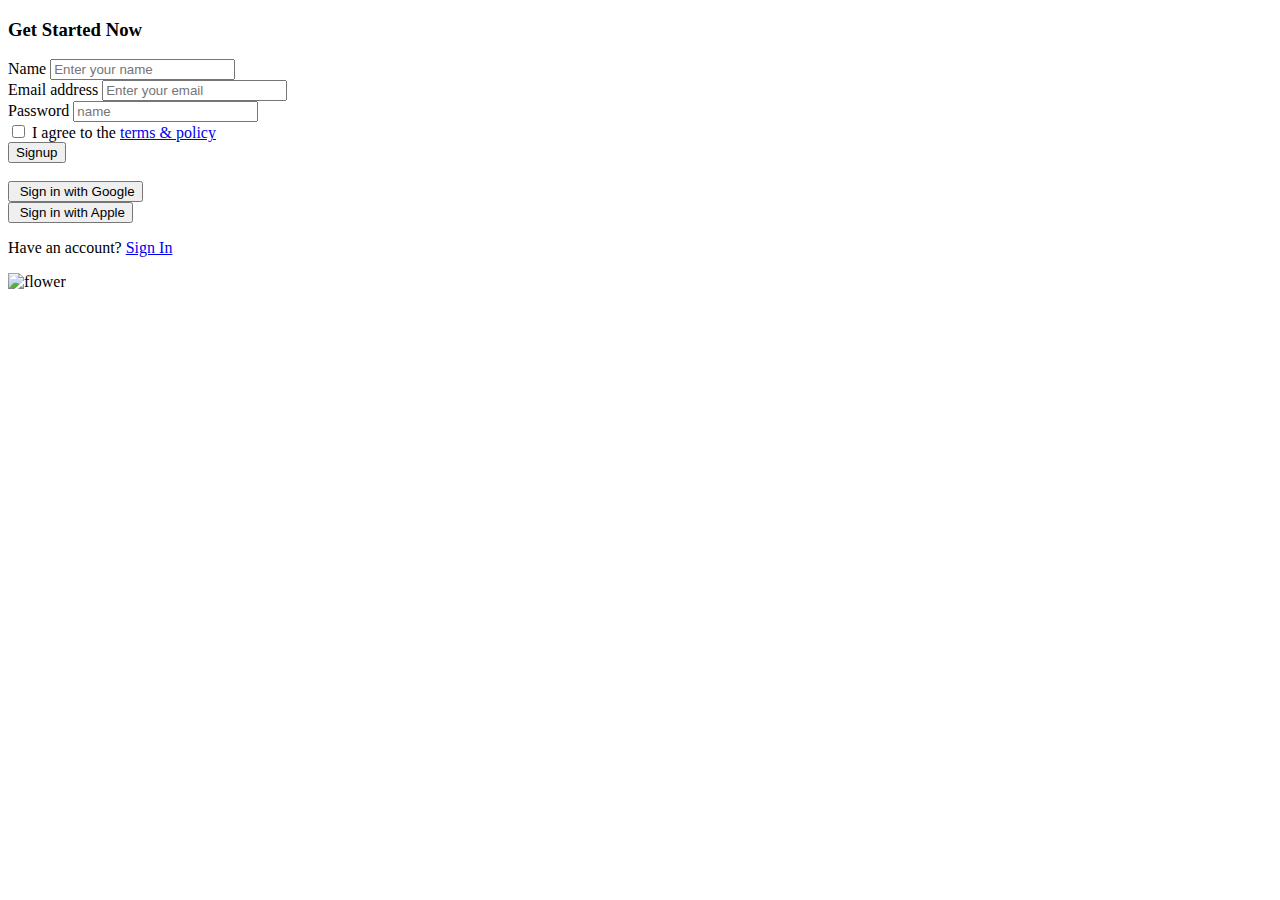
==== index.html @ 724a546a "Add files via upload" ====
<!DOCTYPE html>
<html lang="en">
<head>
    <meta charset="UTF-8">
    <meta name="viewport" content="width=device-width, initial-scale=1.0">
    <title>Sign Up</title>
    <link rel="stylesheet" href="../styles/styles.css">
    <link rel="preconnect" href="https://fonts.googleapis.com">
<link rel="preconnect" href="https://fonts.gstatic.com" crossorigin>
<link href="https://fonts.googleapis.com/css2?family=Cedarville+Cursive&family=Figtree:ital,wght@0,300..900;1,300..900&family=Poppins:ital,wght@0,100;0,200;0,300;0,400;0,500;0,600;0,700;0,800;0,900;1,100;1,200;1,300;1,400;1,500;1,600;1,700;1,800;1,900&family=Quattrocento+Sans:ital,wght@0,400;0,700;1,400;1,700&family=Quattrocento:wght@400;700&family=Roboto+Condensed:ital,wght@0,100..900;1,100..900&display=swap" rel="stylesheet">
</head>
<body>
    <div class="form-container">
        <div class="form-box">
            <h3>Get Started Now</h3>
            <form class="form-login">
                <div class="forms">
                    <label class="lil" for="Name">Name</label>
                    <input class="lils"  id="name" placeholder="Enter your name">
                </div>

                <div class="forms">
                    <label class="lil" for="Email address">Email address</label>
                    <input class="lils" id="Email address" placeholder="Enter your email">
                </div>

                <div class="forms">
                    <label class="lil" for="password">Password</label>
                    <input class="lils" type="password" placeholder="name">
                </div>
                <div class="forms-checkbox">
               <input type="checkbox" id="terms">
                    <label for="terms">I agree to the <a href="#">terms & policy</a></label>
                </div>
                <div class="btn">
                    <button class="btns">Signup</button>
                </div>
                <div class="line">
                    <img src="../images/Frame 61.png" alt="">
                </div>
                <div class="google-apple-btn">

                 <div class="google-btn">
                    <button>
                <img src="../images/icons8-google 1.svg" alt="">
                Sign in with Google
            </button>
                 </div>

                 <div class="apple-btn">
                    <button>
                    <img src="../images/icons8-apple-logo 1.svg" alt="">
                        Sign in with Apple
                    </button>
                 </div>
                </div>
                <div class="form">
                    <p>Have an account?    <a href="../general pages/signin.html" target="_blank" class="yes">Sign In</a></p>
                </div>
            </form>
           
        </div>
    </div>

    <div class="flower-container">
        <img class="flower" src="../images/chris-lee-70l1tDAI6rM-unsplash 1.svg" alt="flower">
    </div>
</body>
</html>
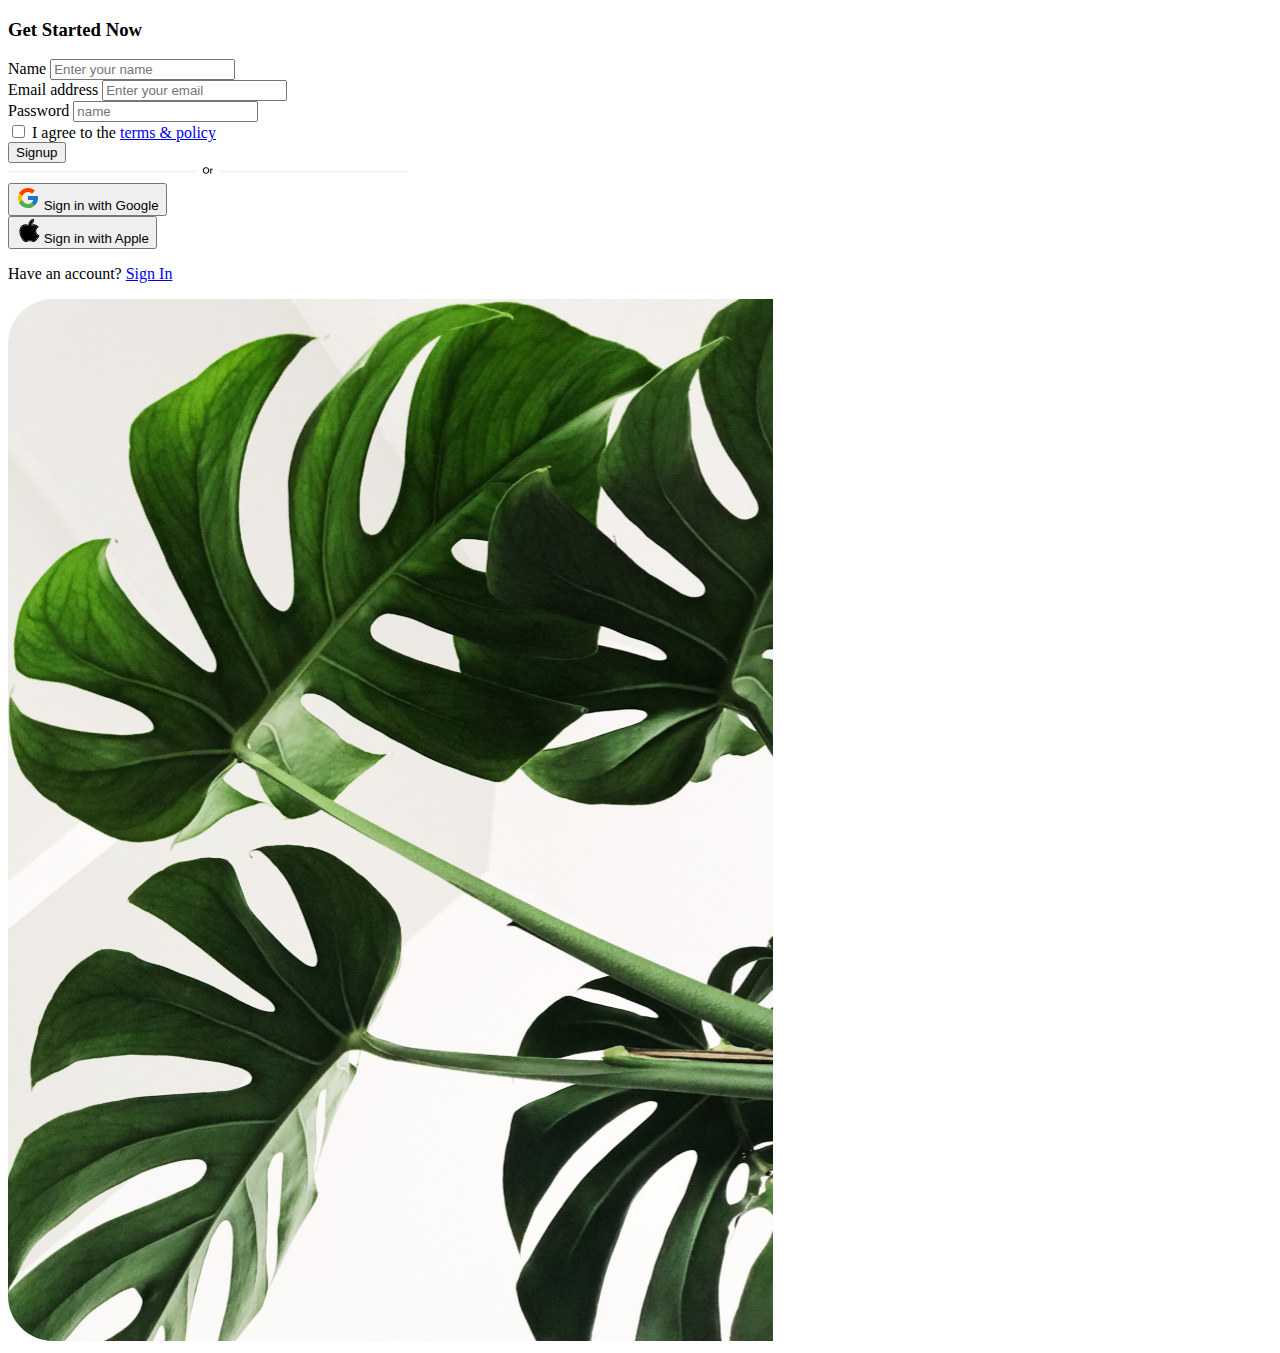
==== commit 8dd43182: "Update index.html" ====
--- a/index.html
+++ b/index.html
@@ -36,26 +36,26 @@
                     <button class="btns">Signup</button>
                 </div>
                 <div class="line">
-                    <img src="../images/Frame 61.png" alt="">
+                    <img src="Frame 61.png" alt="">
                 </div>
                 <div class="google-apple-btn">
 
                  <div class="google-btn">
                     <button>
-                <img src="../images/icons8-google 1.svg" alt="">
+                <img src="icons8-google 1.svg" alt="">
                 Sign in with Google
             </button>
                  </div>
 
                  <div class="apple-btn">
                     <button>
-                    <img src="../images/icons8-apple-logo 1.svg" alt="">
+                    <img src="icons8-apple-logo 1.svg" alt="">
                         Sign in with Apple
                     </button>
                  </div>
                 </div>
                 <div class="form">
-                    <p>Have an account?    <a href="../general pages/signin.html" target="_blank" class="yes">Sign In</a></p>
+                    <p>Have an account?    <a href="signin.html" target="_blank" class="yes">Sign In</a></p>
                 </div>
             </form>
            
@@ -63,7 +63,7 @@
     </div>
 
     <div class="flower-container">
-        <img class="flower" src="../images/chris-lee-70l1tDAI6rM-unsplash 1.svg" alt="flower">
+        <img class="flower" src="chris-lee-70l1tDAI6rM-unsplash 1.svg" alt="flower">
     </div>
 </body>
-</html>+</html>
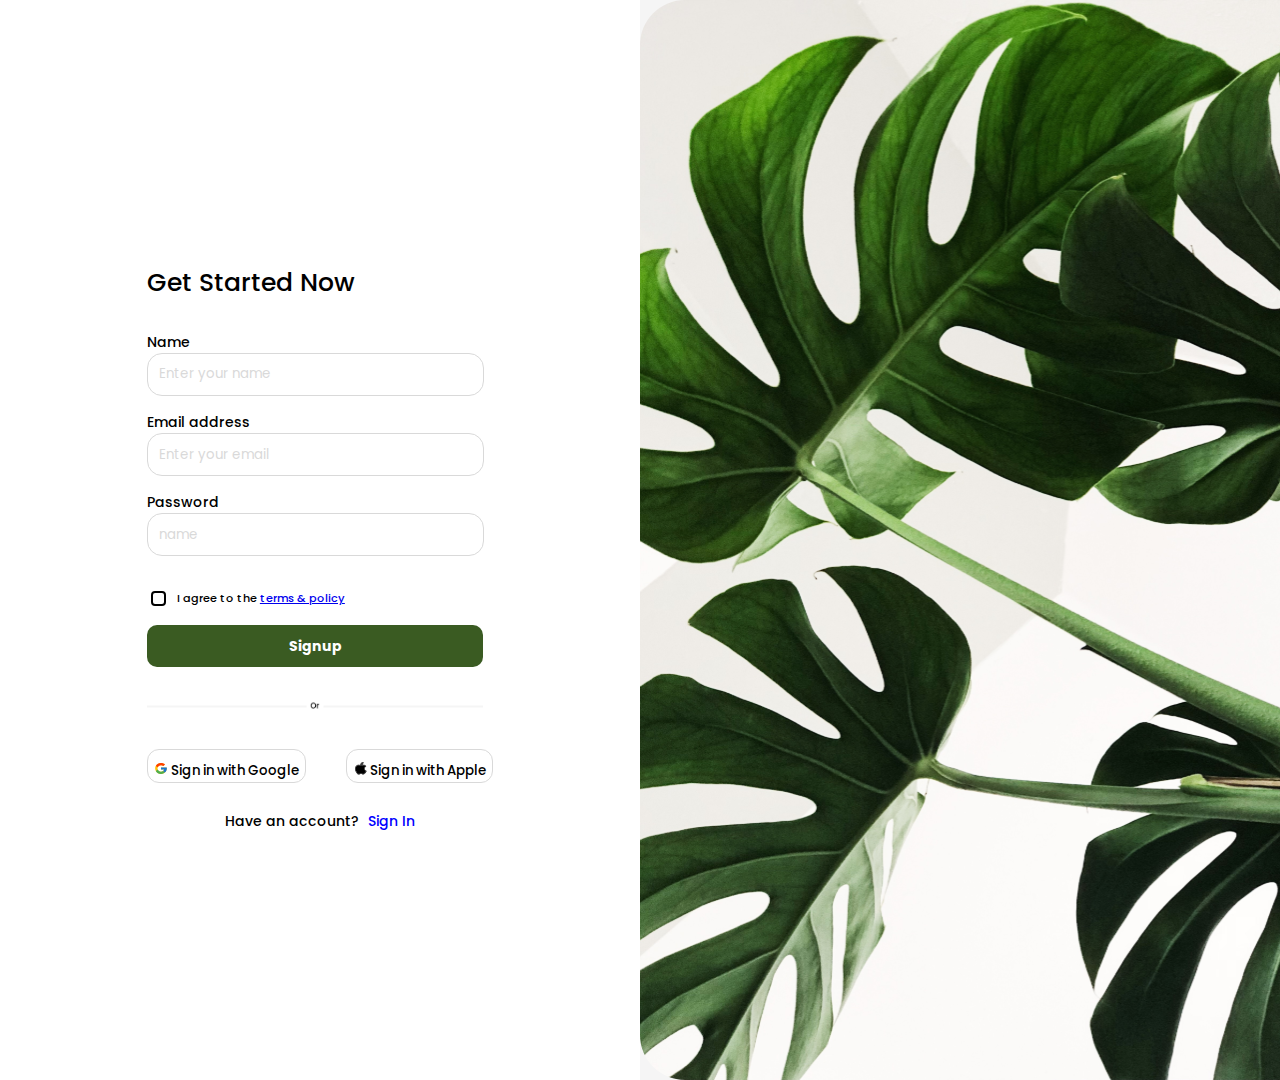
==== commit 4b231370: "Update index.html" ====
--- a/index.html
+++ b/index.html
@@ -4,7 +4,7 @@
     <meta charset="UTF-8">
     <meta name="viewport" content="width=device-width, initial-scale=1.0">
     <title>Sign Up</title>
-    <link rel="stylesheet" href="../styles/styles.css">
+    <link rel="stylesheet" href="styles.css">
     <link rel="preconnect" href="https://fonts.googleapis.com">
 <link rel="preconnect" href="https://fonts.gstatic.com" crossorigin>
 <link href="https://fonts.googleapis.com/css2?family=Cedarville+Cursive&family=Figtree:ital,wght@0,300..900;1,300..900&family=Poppins:ital,wght@0,100;0,200;0,300;0,400;0,500;0,600;0,700;0,800;0,900;1,100;1,200;1,300;1,400;1,500;1,600;1,700;1,800;1,900&family=Quattrocento+Sans:ital,wght@0,400;0,700;1,400;1,700&family=Quattrocento:wght@400;700&family=Roboto+Condensed:ital,wght@0,100..900;1,100..900&display=swap" rel="stylesheet">
--- a/styles.css
+++ b/styles.css
@@ -0,0 +1,219 @@
+body{
+    /* overflow-x: hidden; */
+    background-color:whitesmoke;
+    display: flex;
+    height: 120vh;
+    flex-direction: row;
+    padding: 0;
+    margin: 0;
+    width: 100%;
+}
+.form-container{
+    display: flex;
+    justify-content: center;
+    flex: 5;
+    align-items: center;
+    background-color:white;
+}
+.form-box h3{
+    color:#000000;
+    font-family: "Poppins", serif;
+    font-weight: 500;
+    line-height: 48px;
+    font-size: 25px;
+    letter-spacing: 0;
+    /* margin: 0; */
+}
+.forms{
+    padding-bottom: 1em;
+}
+
+.forms-checkbox label{
+    white-space: nowrap;
+}
+.forms-checkbox{
+    padding-top: 1em;
+    display: flex;
+    align-items: center;
+    align-self: center;
+    /* margin: 0 auto; */
+}
+.forms-checkbox label{
+    color:#000000;
+    font-family: "Poppins", serif;
+    font-weight: 500;
+    /* line-height: 13px; */
+    font-size:0.7em;
+    letter-spacing: 0;
+}
+
+input[type="checkbox"] {
+    appearance: none; /* Remove default checkbox style */
+    width: 15px;
+    height: 15px;
+    border: 2px solid #000000; /* Change border color */
+    border-radius: 4px; /* Optional: for rounded corners */
+    margin-right:0.8em;
+}
+.btn{
+    padding-top: 1em;
+}
+.btns{
+    border-radius: 10px;
+    border: 1px;
+    background-color: #3A5B22;
+    width: 24em;
+    padding: 0.8em;
+    color: #FFFFFF ;
+    font-family: "Poppins", serif;
+    font-weight: 700;
+    line-height: 19.5px;
+    letter-spacing: 0;
+    font-size: 14px;
+}
+.line img{
+    padding-top: 2em;
+    width: 21em;
+}
+.google-apple-btn{
+    padding-top: 2em;
+    display: flex;
+    justify-content: space-between;
+    align-items: center;
+    text-align: center;
+}
+.google-apple-btn button{
+    font-family: "Poppins", serif;
+  font-weight: 500;
+  line-height: 21px;
+  letter-spacing: 0;
+    color: #000000;
+    border: 1px solid #D9D9D9;
+    border-radius: 12px;
+    padding-top: 0.8em;
+    margin: 0 auto;
+    background-color: #FFFFFF;
+}
+.google-apple-btn img{
+    width: 1em;
+}
+.form p{
+    padding-top: 1em;
+    display: flex;
+    justify-content: center;
+    align-items: center;
+    font-family: "Poppins", serif;
+  font-weight: 500;
+  line-height: 21px;
+  letter-spacing: 0;
+  font-size: 14px;
+  color: #000000;
+}
+.yes{
+    text-decoration: none;
+    padding-left:0.7em ;
+    color: blue;
+}
+.form-login .lil{
+    display: flex;
+    flex-direction: column;
+    font-family: "Poppins", serif;
+  font-weight: 500;
+  line-height: 21px;
+  letter-spacing: 0;
+  font-size: 14px;
+  color: #000000;
+}
+.form-login .lils{
+    width: 23.5em;
+    border-radius: 15px;
+    padding: 0.8em;
+    border: solid 1px #D9D9D9;
+    font-family: "Poppins", serif;
+  font-weight: 400;
+}
+.forget-password {
+    display: flex;
+    flex-direction: row;
+    justify-content: space-between;
+    
+}
+.tired{
+    text-decoration: none;
+    font-family: "Poppins", serif;
+    font-weight: 500;
+    line-height: 21px;
+    letter-spacing: 0;
+    font-size:8px;
+}
+::placeholder{
+    color: #D9D9D9;
+}
+.flower-container{
+    overflow: hidden;
+}
+.flower{
+        width: 40em;
+        height: 120vh;
+        object-fit: cover;
+        border-top-left-radius: 45px;
+        border-bottom-left-radius: 45px;
+    background-color:whitesmoke;
+    /* flex: 6; */
+}
+.form-box{
+    width: 54%;
+    background-color: white;
+}
+
+.sign-up-p{
+    margin: 0;
+    padding-bottom: 1em;
+    font-family: "Poppins", serif;
+  font-weight: 500;
+  line-height: 21px;
+  letter-spacing: 0;
+  font-size: 14px;
+  color: #000000;
+}
+.sign-up-h3{
+    color:#000000;
+    font-family: "Poppins", serif;
+    font-weight: 500;
+    line-height: 48px;
+    font-size: 25px;
+    letter-spacing: 0;
+    margin: 0;
+    padding: 0;
+}
+@media screen and (max-width:600px){
+    .form-container{
+        background-image: url('../images/chris-lee-70l1tDAI6rM-unsplash\ 1.svg');
+        background-repeat: no-repeat;
+        background-size: cover;
+        height: 120vh;
+        width: 100%;
+    }
+    .overlay{
+        display: flex;
+        flex: 2;
+    background-color:rgb(0,0,0,0.89);
+    }
+    .flower-container{
+        display: none;
+    }
+    .form-box{
+        border-radius: 10px;
+        display: flex;
+        flex-direction: column;
+        justify-content: center;
+        align-items: center;
+        width: 90%;
+    }
+    .google-apple-btn{
+        justify-content:space-evenly;
+        /* padding: 2em; */
+        
+    }
+}
+ 